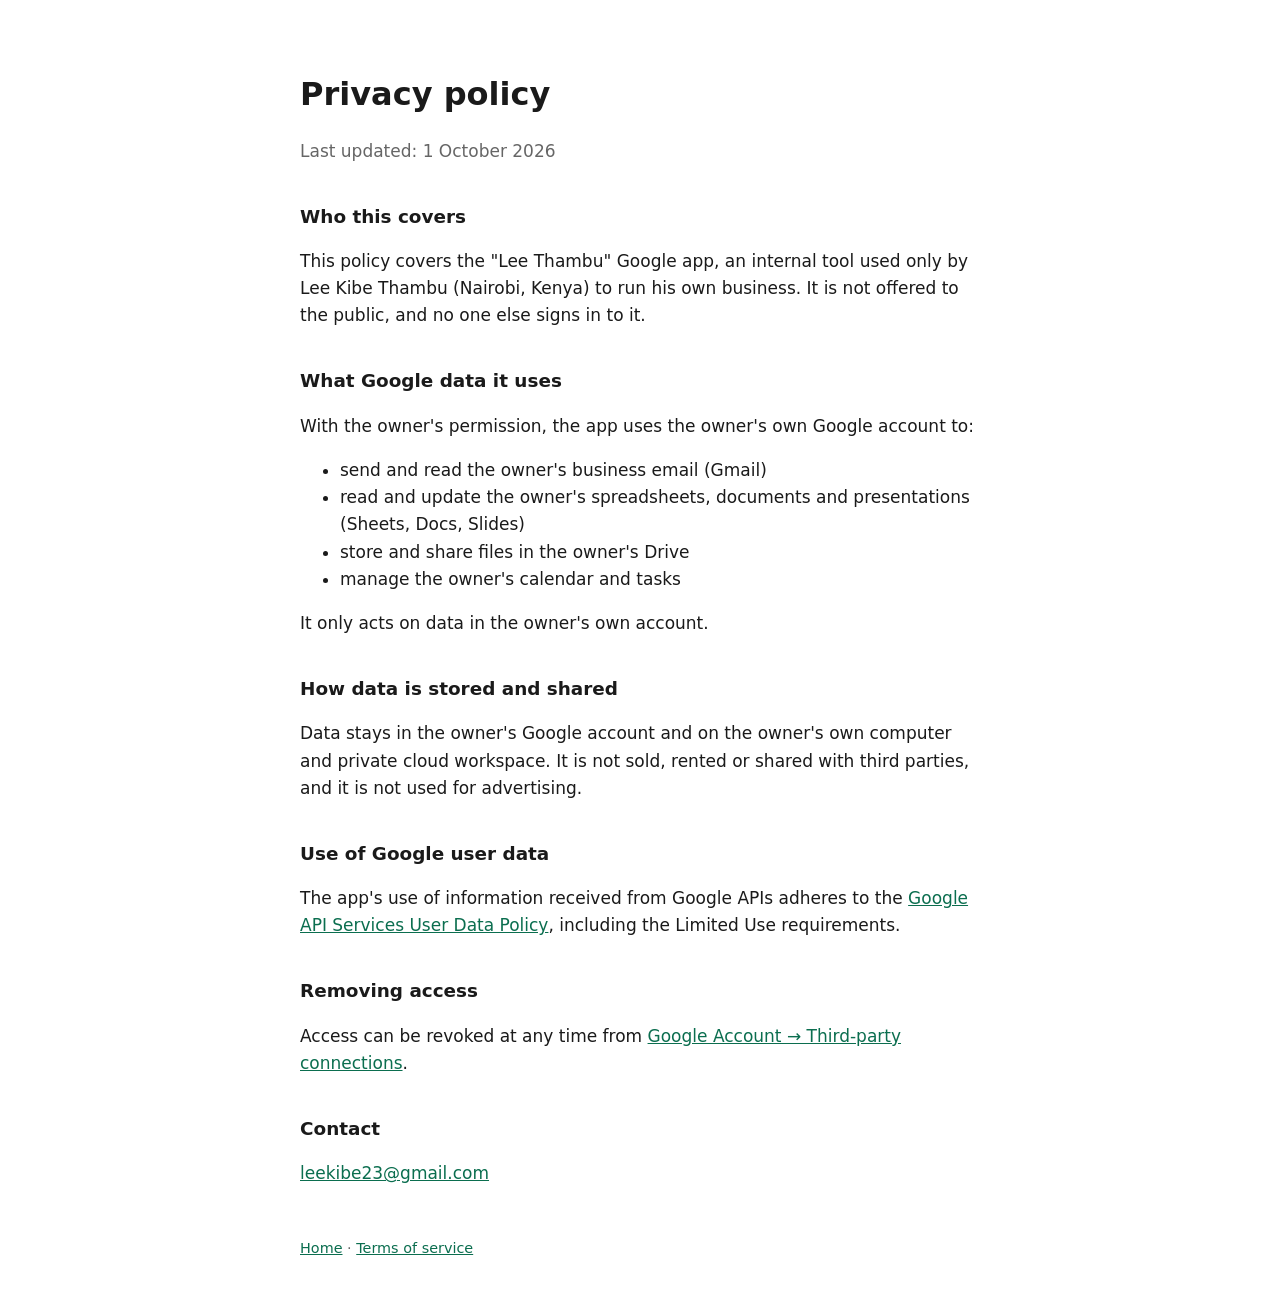
==== privacy.html @ 79f5454d "Home page, privacy policy and terms for the Lee Thambu Google app Co-Authored-By: Claude Opus 5.5 <n" ====
<!doctype html>
<html lang="en">
<head>
<meta charset="utf-8">
<meta name="viewport" content="width=device-width, initial-scale=1">
<title>Privacy Policy | Lee Thambu</title>
<link rel="stylesheet" href="style.css">
</head>
<body>
<main>
  <h1>Privacy policy</h1>
  <p class="muted">Last updated: 1 October 2026</p>

  <h2>Who this covers</h2>
  <p>This policy covers the "Lee Thambu" Google app, an internal tool used only by Lee Kibe
  Thambu (Nairobi, Kenya) to run his own business. It is not offered to the public, and no one
  else signs in to it.</p>

  <h2>What Google data it uses</h2>
  <p>With the owner's permission, the app uses the owner's own Google account to:</p>
  <ul>
    <li>send and read the owner's business email (Gmail)</li>
    <li>read and update the owner's spreadsheets, documents and presentations (Sheets, Docs, Slides)</li>
    <li>store and share files in the owner's Drive</li>
    <li>manage the owner's calendar and tasks</li>
  </ul>
  <p>It only acts on data in the owner's own account.</p>

  <h2>How data is stored and shared</h2>
  <p>Data stays in the owner's Google account and on the owner's own computer and private
  cloud workspace. It is not sold, rented or shared with third parties, and it is not used for
  advertising.</p>

  <h2>Use of Google user data</h2>
  <p>The app's use of information received from Google APIs adheres to the
  <a href="https://developers.google.com/terms/api-services-user-data-policy">Google API
  Services User Data Policy</a>, including the Limited Use requirements.</p>

  <h2>Removing access</h2>
  <p>Access can be revoked at any time from
  <a href="https://myaccount.google.com/permissions">Google Account → Third-party connections</a>.</p>

  <h2>Contact</h2>
  <p><a href="mailto:leekibe23@gmail.com">leekibe23@gmail.com</a></p>
</main>
<footer><a href="index.html">Home</a> · <a href="terms.html">Terms of service</a></footer>
</body>
</html>
---- style.css ----
:root { --bg: #ffffff; --fg: #1a1a1a; --muted: #666; --link: #0b6e4f; }
@media (prefers-color-scheme: dark) { :root { --bg: #121212; --fg: #eaeaea; --muted: #9a9a9a; --link: #5fd3a8; } }
body { background: var(--bg); color: var(--fg); font: 17px/1.6 system-ui, -apple-system, "Segoe UI", sans-serif; margin: 0; }
main, footer { max-width: 680px; margin: 0 auto; padding: 0 16px; }
main { padding-top: 48px; }
h1 { font-size: 2rem; margin-bottom: 0.2em; }
h2 { font-size: 1.15rem; margin-top: 2em; }
.lead { font-size: 1.2rem; color: var(--muted); margin-top: 0; }
.muted { color: var(--muted); }
a { color: var(--link); }
footer { padding: 32px 16px 48px; color: var(--muted); font-size: 0.9rem; }
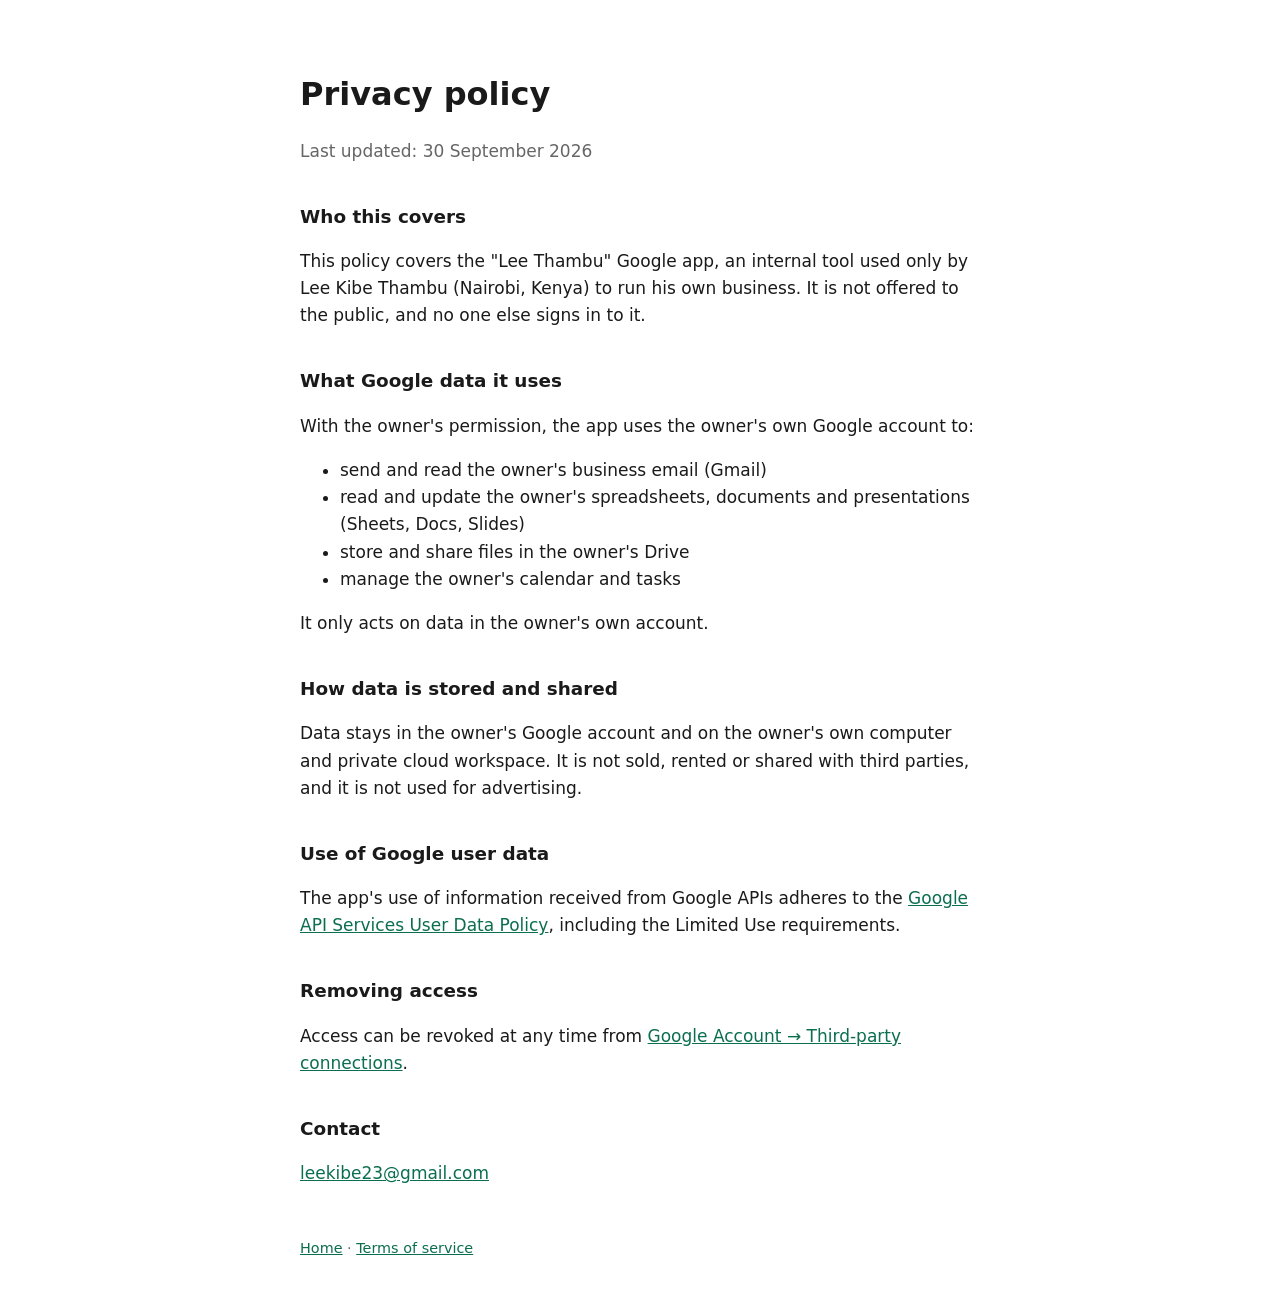
==== commit dcc59f34: "Fix last-updated date" ====
--- a/privacy.html
+++ b/privacy.html
@@ -9,7 +9,7 @@
 <body>
 <main>
   <h1>Privacy policy</h1>
-  <p class="muted">Last updated: 1 October 2026</p>
+  <p class="muted">Last updated: 30 September 2026</p>
 
   <h2>Who this covers</h2>
   <p>This policy covers the "Lee Thambu" Google app, an internal tool used only by Lee Kibe
